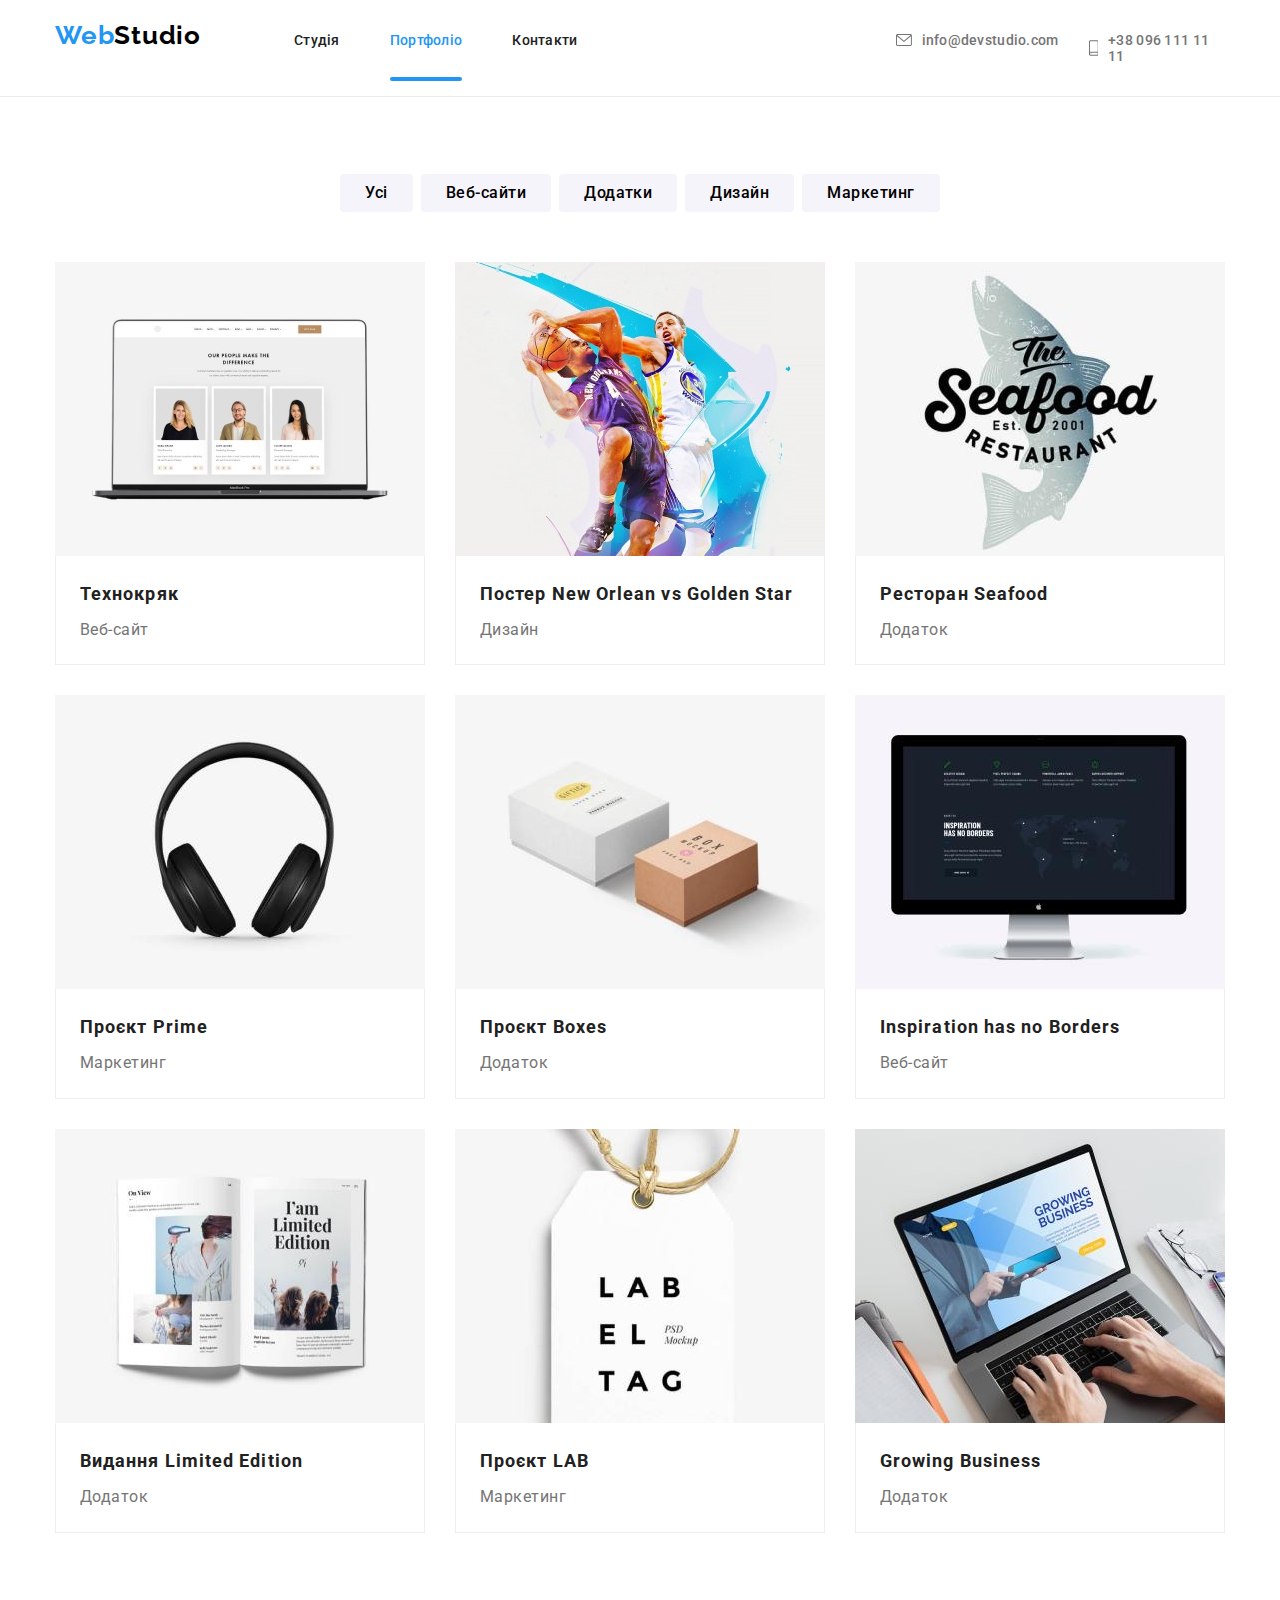
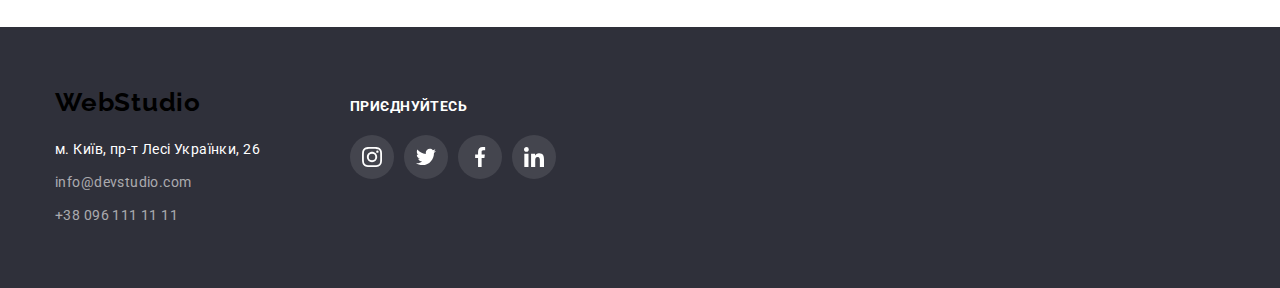
==== portfolio.html @ 0f886b83 "header BEM" ====
<!DOCTYPE html>
<html lang="uk">
  <head>
    <meta charset="UTF-8" />
    <meta http-equiv="X-UA-Compatible" content="IE=edge" />
    <meta name="viewport" content="width=device-width, initial-scale=1.0" />
    <title>Портфоліо</title>
    <link
      rel="stylesheet"
      href="https://cdnjs.cloudflare.com/ajax/libs/modern-normalize/1.0.0/modern-normalize.min.css"
    />
    <link
      href="https://fonts.googleapis.com/css2?family=Raleway:wght@700&family=Roboto:wght@400;500;700;900&display=swap"
      rel="stylesheet"
    />
    <link rel="stylesheet" href="./css/styles.css" />
  </head>
  <body>
      <header class="page-header">
      <div class="container page-header__container">
        <a href="./index.html" lang="en" class="logo page-header__logo"
          ><span class="logo__name">Web</span>Studio</a
        >
        <nav class="nav">
          <ul class="nav__list">
            <li class="nav__item">
              <a href="./index.html" class="nav__link ">Студія</a>
            </li>
            <li class="nav__item">
              <a href="./portfolio.html" class="nav__link nav__link--current">Портфоліо</a>
            </li>
            <li class="nav__item"><a href="#" class="nav__link">Контакти</a></li>
          </ul>
        </nav>
        <ul class="contacts-list">
          <li class="contacts-list__item">
            <a href="mailto:info@devstudio.com" class="contacts-list__link">
              <svg width="16" height="12">
                <use href="./images/icons.svg#icon-envelope"></use>
              </svg>
              info@devstudio.com</a
            >
          </li>
          <li class="contacts-list__item">
            <a href="tel:+380961111111" class="contacts-list__link"
              ><svg width="10" height="16">
                <use href="./images/icons.svg#icon-smartphone"></use>
              </svg>
              +38 096 111 11 11</a
            >
          </li>
        </ul>
      </div>
    </header>
    <main>
      <section class="section portfolio">
        <div class="container">
          <h1 class="portfolio-title">Наші роботи</h1>
          <ul class="filter-list">
            <li class="item">
              <button type="button" class="button">Усі</button>
            </li>
            <li class="item">
              <button type="button" class="button">Веб-сайти</button>
            </li>
            <li class="item">
              <button type="button" class="button">Додатки</button>
            </li>
            <li class="item">
              <button type="button" class="button">Дизайн</button>
            </li>
            <li class="item">
              <button type="button" class="button">Маркетинг</button>
            </li>
          </ul>
          <ul class="example-list">
            <li class="item">
              <div class="block">
                <img
                  src="./images/image-1.jpg"
                  alt="Монітор ноутбуку в якому зображений веб-сайт з трьома профілями працівників компанії "
                  width="370"
                  class="pic"
                />
                <div class="overlay"><p class="overlay-disc">
                  Ресурс пропонує комплексні пропозиції з різним рівнем
                  функціоналу та сервісів. Все це дозволить відвідувачу отримати
                  вичерпні відомості про компанію чи приватну особу.</p>
                </div>
              </div>
              <div class="subject">
                <h3 class="title">Технокряк</h3>
                <p class="desc">Веб-сайт</p>
              </div>
            </li>
            <li class="item"><div class="block">
              <img
                src="./images/image-2.jpg"
                alt="Два чоловіка у стрибку борються за мяч "
                width="370"
                class="pic"
              /><div class="overlay"><p class="overlay-disc">
                  Ресурс пропонує комплексні пропозиції з різним рівнем
                  функціоналу та сервісів. Все це дозволить відвідувачу отримати
                  вичерпні відомості про компанію чи приватну особу.</p>
                </div></div>
              <div class="subject">
                <h3 class="title">
                  Постер <span lang="en">New Orlean vs Golden Star</span>
                </h3>
                <p class="desc">Дизайн</p>
              </div>
            </li>
            <li class="item"><div class="block">
              <img
                src="./images/image-3.jpg"
                alt="Намальоване зображення лосося з логотипом
            ресторану"
                width="370"
                class="pic"
              /><div class="overlay"><p class="overlay-disc">
                  Ресурс пропонує комплексні пропозиції з різним рівнем
                  функціоналу та сервісів. Все це дозволить відвідувачу отримати
                  вичерпні відомості про компанію чи приватну особу.</p>
                </div></div>
              <div class="subject">
                <h3 class="title">Ресторан <span lang="en">Seafood</span></h3>
                <p class="desc">Додаток</p>
              </div>
            </li>
            <li class="item"><div class="block">
              <img
                src="./images/image-4.jpg"
                alt="Чорні повнорозмірні навушники"
                width="370"
                class="pic"
              /><div class="overlay"><p class="overlay-disc">
                  Ресурс пропонує комплексні пропозиції з різним рівнем
                  функціоналу та сервісів. Все це дозволить відвідувачу отримати
                  вичерпні відомості про компанію чи приватну особу.</p>
                </div></div>
              <div class="subject">
                <h3 class="title">Проєкт <span lang="en">Prime</span></h3>
                <p class="desc">Маркетинг</p>
              </div>
            </li>
            <li class="item"><div class="block">
              <img
                src="./images/image-5.jpg"
                alt="Одна коробка білого кольору та одна коробка
            пісочного кольору стоять поруч "
                width="370"
                class="pic"
              /><div class="overlay"><p class="overlay-disc">
                  Ресурс пропонує комплексні пропозиції з різним рівнем
                  функціоналу та сервісів. Все це дозволить відвідувачу отримати
                  вичерпні відомості про компанію чи приватну особу.</p>
                </div></div>
              <div class="subject">
                <h3 class="title">Проєкт <span lang="en">Boxes</span></h3>
                <p class="desc">Додаток</p>
              </div>
            </li>
            <li class="item"><div class="block">
              <img
                src="./images/image-6.jpg"
                alt="Монітор комп'ютера із темним зображенням веб-сайту"
                width="370"
                class="pic"
              /><div class="overlay"><p class="overlay-disc">
                  Ресурс пропонує комплексні пропозиції з різним рівнем
                  функціоналу та сервісів. Все це дозволить відвідувачу отримати
                  вичерпні відомості про компанію чи приватну особу.</p>
                </div></div>
              <div class="subject">
                <h3 lang="en" class="title">Inspiration has no Borders</h3>
                <p class="desc">Веб-сайт</p>
              </div>
            </li>
            <li class="item"><div class="block">
              <img
                src="./images/image-7.jpg"
                alt="Розгорнутий журнал з логотипом видання"
                width="370"
                class="pic"
              /><div class="overlay"><p class="overlay-disc">
                  Ресурс пропонує комплексні пропозиції з різним рівнем
                  функціоналу та сервісів. Все це дозволить відвідувачу отримати
                  вичерпні відомості про компанію чи приватну особу.</p>
                </div></div>
              <div class="subject">
                <h3 class="title">
                  Видання <span lang="en">Limited Edition</span>
                </h3>
                <p class="desc">Додаток</p>
              </div>
            </li>
            <li class="item"><div class="block">
              <img
                src="./images/image-8.jpg"
                alt="Біла бірка для одягу з логотипом агенства"
                width="370"
                class="pic"
              /><div class="overlay"><p class="overlay-disc">
                  Ресурс пропонує комплексні пропозиції з різним рівнем
                  функціоналу та сервісів. Все це дозволить відвідувачу отримати
                  вичерпні відомості про компанію чи приватну особу.</p>
                </div></div>
              <div class="subject">
                <h3 class="title">Проєкт <span lang="en">LAB</span></h3>
                <p class="desc">Маркетинг</p>
              </div>
            </li>
            <li class="item"><div class="block">
              <img
                src="./images/image-9.jpg"
                alt="Руки працюючої людини за ноутбуком на екрані якого
            веб-сайт додатку"
                width="370"
                class="pic"
              /><div class="overlay"><p class="overlay-disc">
                  Ресурс пропонує комплексні пропозиції з різним рівнем
                  функціоналу та сервісів. Все це дозволить відвідувачу отримати
                  вичерпні відомості про компанію чи приватну особу.</p>
                </div>
                </div>
              <div class="subject">
                <h3 lang="en" class="title">Growing Business</h3>
                <p class="desc">Додаток</p>
              </div>
            </li>
          </ul>
        </div>
      </section>
    </main>
    <footer class="footer-box">
      <div class="container footer">
        <div class="item">
          <a href="./index.html" lang="en" class="logo"
            ><span class="logo-word">Web</span><span class="logo-word-footer">Studio</span></a
          >
          <address>
            <ul class="footer-list">
              <li class="item">
                <a
                  href="https://goo.gl/maps/CPtrU1FHBa2aNyZL9"
                  target="_blank"
                  rel="noopener noreferrer nofollow"
                  class="link address"
                  >м. Київ, пр-т Лесі Українки, 26</a
                >
              </li>
              <li class="item">
                <a href="mailto:info@devstudio.com" class="link contacts footer"
                  >info@devstudio.com</a
                >
              </li>
              <li class="item">
                <a href="tel:+380961111111" class="link contacts footer">+38 096 111 11 11</a>
              </li>
            </ul>
          </address>
        </div>
        <div class="studio-socials item">
          <span class="call-title">Приєднуйтесь</span>
          <ul class="socials-list">
            <li class="item">
              <a href="#" class="links">
                <svg class="icon" width="20" height="20">
                  <use href="./images/icons.svg#icon-instagram"></use>
                </svg>
              </a>
            </li>
            <li class="item">
              <a href="#" class="links">
                <svg class="icon" width="20" height="20">
                  <use href="./images/icons.svg#icon-twitter"></use>
                </svg>
              </a>
            </li>
            <li class="item">
              <a href="#" class="links">
                <svg class="icon" width="20" height="20">
                  <use href="./images/icons.svg#icon-facebook"></use>
                </svg>
              </a>
            </li>
            <li class="item">
              <a href="#" class="links">
                <svg class="icon" width="20" height="20">
                  <use href="./images/icons.svg#icon-linkedin"></use>
                </svg>
              </a>
            </li>
          </ul>
        </div>
      </div>
    </footer>
  </body>
</html>
---- css/styles.css ----
/* ---------- Common rules -----------*/
:root {
  --focus-hover-collor: #2196f3;
  --icons-color: #afb1b8;
  --icons-focus-collor: #ffffff;
}
body {
  background-color: #fff;
  color: #212121;
  font-family: "Roboto", "Raleway", sans-serif;
  margin-left: auto;
  margin-right: auto;
}
h1,
h2,
h3,
h4,
h5,
h6,
p,
ul {
  margin: 0;
  padding: 0;
}
.section {
  padding-top: 94px;
  padding-bottom: 94px;
}
.container {
  width: 1200px;
  padding: 0 15px;
  margin-left: auto;
  margin-right: auto;
}
.link {
  text-decoration: none;
  font-weight: 500;
  font-size: 14px;
  line-height: 1.15;
  letter-spacing: 0.02em;
}

.nav__list,
.benefits-list,
.services-list,
.team-list,
.footer-list,
.example-list,
.filter-list,
.contacts-list,
.clients-list,
.socials-list {
  list-style-type: none;
}
img {
  display: block;

  max-width: 100%;
  height: auto;
}
.logo {
  color: #000000;
  font-family: "Raleway";
  font-weight: 700;
  font-size: 26px;
  line-height: 1.2;
  letter-spacing: 0.03em;
  text-decoration: none;
}


/* -------------- Header --------------- */
.page-header {
  position: fixed;  
  background-color: #fff;
  width: 100%;
  top: 0;  
  z-index: 100;  

  border-bottom: 1px solid #ececec;
}
.page-header__container {
  display: flex;  
  justify-content: center;
}

.page-header__logo {
  margin-right: 93px;
  padding-top: 20px;
  padding-bottom: 20px;
}

.logo__name {
  color: #2196f3;
}

.nav__list {
  display: flex;  
  margin-right: 318px;
}
.nav__item:not(:last-child) {
  margin-right: 50px;
}
.nav__link {
  text-decoration: none;
  font-weight: 500;
  font-size: 14px;
  line-height: 1.15;
  letter-spacing: 0.02em;

  display: inline-block;

  padding-top: 32px;
  padding-bottom: 32px;

  color: #212121;
  transition-property: color;
  transition-duration: 250ms;
  transition-timing-function: cubic-bezier(0.4, 0, 0.2, 1);
}
.nav__link--current {
  position: relative;
  color: #2196f3;
}
.nav__link--current::after {
  display: block;
  position: absolute;
  content: "";
  top: 77px;
  width: 100%;
  height: 4px;

  background-color: var(--focus-hover-collor);
  border-radius: 2px;
}
.nav__link:hover,
.nav__link:focus {
  color: #2196f3;
  transform: color;
}
.contacts-list__link {
  text-decoration: none;
  font-weight: 500;
  font-size: 14px;
  line-height: 1.15;
  letter-spacing: 0.02em;

  color: #757575;

  transition-property: color, fill;
  transition-duration: 250ms;
  transition-timing-function: cubic-bezier(0.4, 0, 0.2, 1);
}
.contacts-list__link:hover,
.contacts-list__link:focus {
  color: var(--focus-hover-collor);
  fill: var(--focus-hover-collor);

  transform: color, fill;
}
.contacts-list {
  display: flex;
}

.contacts-list__item:not(:last-child) {
  margin-right: 30px;
}
.contacts-list__link {
  display: inline-block;

  padding-top: 32px;
  padding-bottom: 32px;

  display: flex;
  align-items: center;
  fill: #757575;
  gap: 10px;
}

/* -------------- Hero section------------ */

.section.hero {
  max-width: 1600px;
  height: 600px;
  margin-left: auto;
  margin-right: auto;
  padding-top: 200px;
  padding-bottom: 200px;
  margin-top: 80px;

  background-image: linear-gradient(
      to right,
      rgba(47, 48, 58, 0.4),
      rgba(47, 48, 58, 0.4)
    ),
    url(../images/hero-overlay.jpg);
  background-repeat: no-repeat;
  background-position: center;
  background-size: cover;
  background-color: #c4c4c4;

  color: #fff;
  text-align: center;
}
.hero-title {
  margin-left: auto;
  margin-right: auto;
  max-width: 696px;

  text-transform: uppercase;
  font-weight: 900;
  font-size: 44px;
  line-height: 1.4;
  letter-spacing: 0.06em;
  margin-bottom: 30px;
}
.hero-button {
  padding: 10px 32px 10px 32px;

  background-color: #2196f3;
  color: #fff;
  box-shadow: 0px 4px 4px rgba(0, 0, 0, 0.15);
  border-radius: 4px;
  border: 0;
  cursor: pointer;

  font-family: "Roboto";
  font-weight: 700;
  font-size: 16px;
  line-height: 1.9;
  letter-spacing: 0.06em;
  text-align: center;
}
.backdrop {
  position: fixed;
  top: 0;
  left: 0;
  width: 100%;
  height: 100%;
  background-color: rgba(0, 0, 0, 0.2);
  z-index: 200;

  transition: opacity 250ms cubic-bezier(0.4, 0, 0.2, 1),
    visibility 250ms cubic-bezier(0.4, 0, 0.2, 1);
}
.backdrop.is-hidden {
  visibility: 0;
  opacity: 0;
  pointer-events: none;
}

.modal {
  position: fixed;
  width: 528px;
  height: 581px;
  top: 50%;
  left: 50%;
  transform: translate(-50%, -50%);
  overflow-y: auto;
  padding: 40px 40px;

  color: #212121;
  background: #ffffff;

  box-shadow: 0px 1px 3px rgba(0, 0, 0, 0.12), 0px 1px 1px rgba(0, 0, 0, 0.14),
    0px 2px 1px rgba(0, 0, 0, 0.2);
  border-radius: 4px;
}

.close-modal-btn {
  position: absolute;
  display: inline-flex;
  width: 30px;
  height: 30px;
  top: 8px;
  right: 8px;
  justify-content: center;
  align-items: center;
  cursor: pointer;

  background: #ffffff;
  border: 1px solid rgba(0, 0, 0, 0.1);
  border-radius: 50%;
  outline: 0;
}
.close-modal-btn .icon {
  fill: #000000;
  transition: fill 250ms cubic-bezier(0.4, 0, 0.2, 1);
}
.close-modal-btn:focus > .icon,
.close-modal-btn:hover > .icon {
  fill: #2196f3;
  transform: fill;
}
.modal-title {
  display: inline-block;
  margin-bottom: 12px;

  font-weight: 700;
  font-size: 20px;
  line-height: 1.15;
  letter-spacing: 0.03em;

  color: #212121;
}
.order-form .form-label {
  display: block;
  margin-bottom: 4px;

  font-weight: 400;
  font-size: 12px;
  line-height: 1.16;
  letter-spacing: 0.01em;
  text-align: start;

  color: #757575;
}
.order-form .form-input {
  display: block;
  margin-bottom: 10px;
  width: 100%;
  height: 40px;
  padding: 12px 42px;

  border: 1px solid rgba(33, 33, 33, 0.2);
  border-radius: 4px;
  outline: 0;

  transition: border 250ms cubic-bezier(0.4, 0, 0.2, 1);
}
.order-form .comments-input {
  display: block;
  width: 100%;
  height: 120px;
  margin-bottom: 20px;
  padding: 12px 16px;

  border: 1px solid rgba(33, 33, 33, 0.2);
  border-radius: 4px;
  outline: 0;

  resize: none;

  transition: border 250ms cubic-bezier(0.4, 0, 0.2, 1);
}
.order-form .comments-input::placeholder {
  font-weight: 400;
  font-size: 12px;
  line-height: 1, 66;
  letter-spacing: 0.01em;

  color: rgba(117, 117, 117, 0.5);
}
.order-form .btn {
  display: inline-block;
  width: 200px;
  height: 50px;
  align-items: center;
  cursor: pointer;
  padding: 0;

  background: #2196f3;
  color: #fff;

  border: 0;
  box-shadow: 0px 4px 4px rgba(0, 0, 0, 0.15);
  border-radius: 4px;

  font-weight: 700;
  font-size: 1.875;
  line-height: 30px;
  text-align: center;
  letter-spacing: 0.06em;
}
.order-form .form-item {
  position: relative;
}

.order-form .icon {
  position: absolute;
  top: 75%;
  left: 12px;
  transform: translateY(-75%);

  fill: currentColor;
  transition: fill 250ms cubic-bezier(0.4, 0, 0.2, 1);
}
.form-input:focus {
  border: 1px solid rgba(33, 150, 243, 1);
  transform: border;
}
.form-input:focus + .icon {
  fill: rgba(33, 150, 243, 1);
  transform: fill;
}

.comments-input:focus {
  border: 1px solid rgba(33, 150, 243, 1);
  transform: border;
}
.terms-checkbox {
  position: absolute;
  width: 1px;
  height: 1px;
  margin: -1px;
  border: 0;
  padding: 0;
  clip: rect(0 0 0 0);
  overflow: hidden;
}
.terms-title {
  font-weight: 400;
  font-size: 14px;
  line-height: 1.71;
  letter-spacing: 0.03em;

  color: #757575;
}
.terms-link {
  font-weight: 400;
  font-size: 14px;
  line-height: 1.71;
  letter-spacing: 0.03em;

  color: #2196f3;
}
.form-checkbox {
  position: relative;
  margin-left: auto;
  margin-right: auto;
  text-align: center;
  padding-left: 8px;
  margin-bottom: 30px;
}
.icon-checkbox {
  position: absolute;
  display: inline-flex;
  top: 50%;
  left: 12px;
  transform: translateY(-50%);
  justify-content: center;
  align-items: center;

  fill: #fff;
  background-color: #fff;

  border: 2px solid #212121;
  border-radius: 2px;

  transition: background-color 250ms cubic-bezier(0.4, 0, 0.2, 1),
    border-color 250ms cubic-bezier(0.4, 0, 0.2, 1);
}
.terms-checkbox:checked + .icon-checkbox {
  background-color: var(--focus-hover-collor);
  background-origin: border-box;
  border: none;
  transform: background-color;
}
.terms-checkbox:focus + .icon-checkbox {
  background-origin: border-box;
  border-color: #2196f3;
}

/* ------------- Benefits section --------- */

.benefits-title {
  position: absolute;
  width: 1px;
  height: 1px;
  margin: -1px;
  border: 0;
  padding: 0;
  clip: rect(0 0 0 0);
  overflow: hidden;
}
.benefits-list {
  display: flex;
}
.benefits-list .item {
  max-width: 270px;
}
.benefits-list .title {
  margin-bottom: 10px;

  font-size: 14px;
  line-height: 1.15;
  letter-spacing: 0.03em;
  text-transform: uppercase;
}
.benefits-list .desc {
  font-size: 14px;
  line-height: 1.7;
  letter-spacing: 0.03em;
  color: #757575;
}
.benefits-list .item:not(:last-child) {
  margin-right: 30px;
}
.benefits-list .block {
  display: flex;
  height: 120px;
  margin-bottom: 30px;
  border-radius: 4px;
  justify-content: center;
  align-items: center;

  background-color: #f5f4fa;
}

/* ------------- Services section ----------- */

.section.services {
  padding-top: 0px;
}
.services-title,
.team-title {
  margin-bottom: 50px;

  font-size: 36px;
  line-height: 1.2;
  letter-spacing: 0.03em;
  text-align: center;
}
.services-list {
  display: flex;
  justify-content: space-between;
}
.services-list .item:not(:last-child) {
  margin-right: 30px;
}
.services-list .item {
  position: relative;
}
.services-list .item-box {
  display: flex;
  position: absolute;
  width: 370px;
  height: 70px;
  bottom: 0;

  background-color: rgba(47, 48, 58, 0.8);
}
.services-list .desc {
  margin: auto;

  color: var(--icons-focus-collor);

  text-transform: uppercase;
  font-weight: 700;
  font-size: 14px;
  line-height: 1.14;
  letter-spacing: 0.03em;
}

/* ------------- Team section ----------- */

.section.team {
  background-color: #f5f4fa;
}

.team-list {
  display: flex;
}
.team-member {
  padding-bottom: 30px;

  background-color: #fff;
  box-shadow: 0px 1px 3px rgba(0, 0, 0, 0.12), 0px 1px 1px rgba(0, 0, 0, 0.14),
    0px 2px 1px rgba(0, 0, 0, 0.2);
  border-radius: 0px 0px 4px 4px;

  text-align: center;
}
.team-list .item:not(:last-child) {
  margin-right: 30px;
}
.team-member .title {
  margin-bottom: 10px;

  font-weight: 500;
  font-size: 16px;
  line-height: 1.2;
  letter-spacing: 0.03em;
}
.team-member .desc {
  margin-bottom: 16px;

  font-size: 16px;
  line-height: 1.2;
  letter-spacing: 0.03em;
  color: #757575;
}
.member-pic {
  margin-bottom: 30px;
}
.team-member .socials-list {
  display: flex;
  margin-left: auto;
  margin-right: auto;
  width: 206px;
  gap: 10px;
}
.socials-list .links {
  display: inline-flex;
  width: 44px;
  height: 44px;
  border-radius: 50%;

  justify-content: center;
  align-items: center;

  background-color: #fff;
  fill: var(--icons-color);
  transition-property: fill, background-color;
  transition-duration: 250ms;
  transition-timing-function: cubic-bezier(0.4, 0, 0.2, 1);
}

.socials-list .links:hover,
.socials-list .links:focus {
  fill: var(--icons-focus-collor);
  background-color: var(--focus-hover-collor);

  transform: fill, background-color;
}
/* ------------- Clients section ----------- */
.section.clients {
  padding-top: 94px;
  padding-bottom: 94px;
  text-align: center;
}
.clients.title {
  margin-bottom: 50px;

  font-size: 36px;
  line-height: 1.17;
  letter-spacing: 0.03em;
}
.clients-list {
  display: flex;
  gap: 30px;
  justify-content: center;
}
.clients-link {
  display: flex;
  width: 170px;
  height: 92px;
  justify-content: center;
  align-items: center;
  border-radius: 4px;

  fill: var(--icons-color);
  border: 1px solid var(--icons-color);
  transition-property: border, fill;
  transition-duration: 250ms;
  transition-timing-function: cubic-bezier(0.4, 0, 0.2, 1);
}
.clients-link:hover,
.clients-link:focus {
  border: 1px solid var(--focus-hover-collor);
  fill: var(--focus-hover-collor);

  transform: border, fill;
}

/* ------------- Footer section ----------- */

.logo__name--white {
  color: #fff;
}

.footer-box {
  padding-top: 60px;
  padding-bottom: 60px;
  text-decoration: none;
  background-color: #2f303a;
}
.container.footer {
  display: flex;
  align-items: baseline;
}
.container.footer > .item:nth-child(1) {
  margin-right: 90px;
}
.container.footer > .item:nth-child(2) {
  margin-right: 93px;
}
.link.address {
  margin-bottom: 20px;

  color: #fff;

  font-style: normal;
  font-weight: 400;
  font-size: 14px;
  line-height: 1.7;
  letter-spacing: 0.03em;

  transition-property: color;
  transition-duration: 250ms;
  transition-timing-function: cubic-bezier(0.4, 0, 0.2, 1);
}
.link.address:hover,
.link.address:focus {
  color: #2196f3;
  transform: color;
}
.contacts.footer {
  color: rgba(255, 255, 255, 0.6);

  font-style: normal;
  font-weight: 400;
  font-size: 14px;
  line-height: 1.7;
  letter-spacing: 0.03em;

  transition-property: color;
  transition-duration: 250ms;
  transition-timing-function: cubic-bezier(0.4, 0, 0.2, 1);
}
.link.contacts.footer:hover,
.link.contacts.footer:focus {
  color: var(--focus-hover-collor);
  transform: color;
}
.footer .logo {
  display: inline-block;
  margin-bottom: 20px;
}
.footer-list .item:not(:last-child) {
  margin-bottom: 9px;
}
.studio-socials .call-title {
  display: block;
  margin-bottom: 20px;

  font-weight: 700;
  font-size: 14px;
  line-height: 1.14;
  letter-spacing: 0.03em;
  text-transform: uppercase;

  color: #fff;
}
.studio-socials .socials-list {
  display: flex;
  gap: 10px;
}
.studio-socials .links {
  display: inline-flex;
  justify-content: center;
  align-items: center;

  width: 44px;
  height: 44px;
  border-radius: 50%;

  background: rgba(255, 255, 255, 0.1);
}

.studio-socials .icon {
  fill: #fff;
}
.item .sub-title {
  display: inline-block;

  font-weight: 700;
  font-size: 14px;
  line-height: 1.14;
  letter-spacing: 0.03em;
  text-transform: uppercase;

  color: #fff;

  margin-bottom: 20px;
}

.email-sub-form .label {
  position: absolute;
  width: 1px;
  height: 1px;
  margin: -1px;
  border: 0;
  padding: 0;
  clip: rect(0 0 0 0);
  overflow: hidden;
}
.email-sub-form .input {
  width: 358px;
  height: 50px;
  padding: 15px 16px;

  background-color: transparent;
  color: #fff;

  border: 1px solid rgba(255, 255, 255, 0.3);
  filter: drop-shadow(0px 4px 4px rgba(0, 0, 0, 0.15));
  border-radius: 4px;
  outline: 0;

  transition: border 250ms cubic-bezier(0.4, 0, 0.2, 1);
}
.email-sub-form .input:hover,
.email-sub-form .input:focus {
  border: 1px solid rgba(33, 150, 243, 1);
  transform: border;
}
.email-sub-form .btn {
  display: inline-flex;

  padding: 0;
  width: 200px;
  height: 50px;
  justify-content: center;
  align-items: center;
  margin-left: 12px;

  background: #2196f3;
  box-shadow: 0px 4px 4px rgba(0, 0, 0, 0.15);
  border-radius: 4px;
  border: 0;

  font-weight: 700;
  font-size: 16px;
  line-height: 1.875;
  letter-spacing: 0.06em;
  color: #fff;
  cursor: pointer;
}
.email-sub-form .sub-icon {
  margin-left: 10px;
}

/* ------------- Portfolio section ----------- */
.section.portfolio {
  margin-top: 80px;
}
.portfolio-title {
  position: absolute;
  width: 1px;
  height: 1px;
  margin: -1px;
  border: 0;
  padding: 0;
  clip: rect(0 0 0 0);
  overflow: hidden;
}
.filter-list {
  display: flex;
  margin-bottom: 50px;
  justify-content: center;
}
.filter-list .button {
  padding: 6px 25px;

  background-color: #f5f4fa;

  border-radius: 4px;
  border: 0;
  cursor: pointer;

  font-weight: 500;
  font-size: 16px;
  line-height: 1.6;
  text-align: center;
  letter-spacing: 0.03em;

  transition-property: color, background-color, box-shadow;
  transition-duration: 250ms;
  transition-timing-function: cubic-bezier(0.4, 0, 0.2, 1);
}
.filter-list .button:hover,
.filter-list .button:focus {
  background-color: #2196f3;
  color: #fff;
  box-shadow: 0px 3px 1px rgba(0, 0, 0, 0.1), 0px 1px 2px rgba(0, 0, 0, 0.08),
    0px 2px 2px rgba(0, 0, 0, 0.12);

  transform: color, box-shadow, background-color;
}
.filter-list .item:not(:last-child) {
  margin-right: 8px;
}
.example-list {
  display: flex;
  flex-wrap: wrap;
  cursor: pointer;
}
.example-list .title {
  margin-bottom: 4px;
  font-size: 18px;
  line-height: 2;
  letter-spacing: 0.06em;
}
.example-list .desc {
  font-size: 16px;
  line-height: 1.8;
  letter-spacing: 0.03em;
  color: #757575;
}
.example-list .item:nth-child(3n + 1) {
  margin-right: 30px;
}
.example-list .item:nth-child(3n + 2) {
  margin-right: 30px;
}
.example-list .item:nth-child(3n) {
  margin-right: 0px;
}
.example-list .item {
  position: relative;
  margin-bottom: 30px;

  transition-property: box-shadow;
  transition-duration: 250ms;
  transition-timing-function: cubic-bezier(0.4, 0, 0.2, 1);
}
.example-list .item:nth-last-child(-n + 3) {
  margin-bottom: 0px;
}
.example-list .block {
  position: relative;
  overflow: hidden;
}
.overlay {
  position: absolute;
  z-index: 30;
  height: 294px;
  width: 100%;
  top: 0;
  left: 0;
  padding-top: 63px;
  padding-bottom: 63px;

  background-color: rgba(33, 150, 243, 0.9);
  color: #fff;

  transform: translateY(101%);
  transition-property: transform;
  transition-duration: 250ms;
  transition-timing-function: cubic-bezier(0.4, 0, 0.2, 1);
}
.example-list .overlay-disc {
  margin-left: auto;
  margin-right: auto;
  width: 322px;

  font-weight: 400;
  font-size: 18px;
  line-height: 1.55;
  letter-spacing: 0.03em;
}
.example-list .item:hover .overlay {
  transform: translateY(0);
}
.example-list .subject {
  padding: 20px 24px;
  border-bottom: 1px solid #eeeeee;
  border-left: 1px solid #eeeeee;
  border-right: 1px solid #eeeeee;
}
.example-list .item:hover,
.example-list .item:focus {
  box-shadow: 0px 1px 1px rgba(0, 0, 0, 0.12), 0px 4px 4px rgba(0, 0, 0, 0.06),
    1px 4px 6px rgba(0, 0, 0, 0.16);

  transform: box-shadow;
}
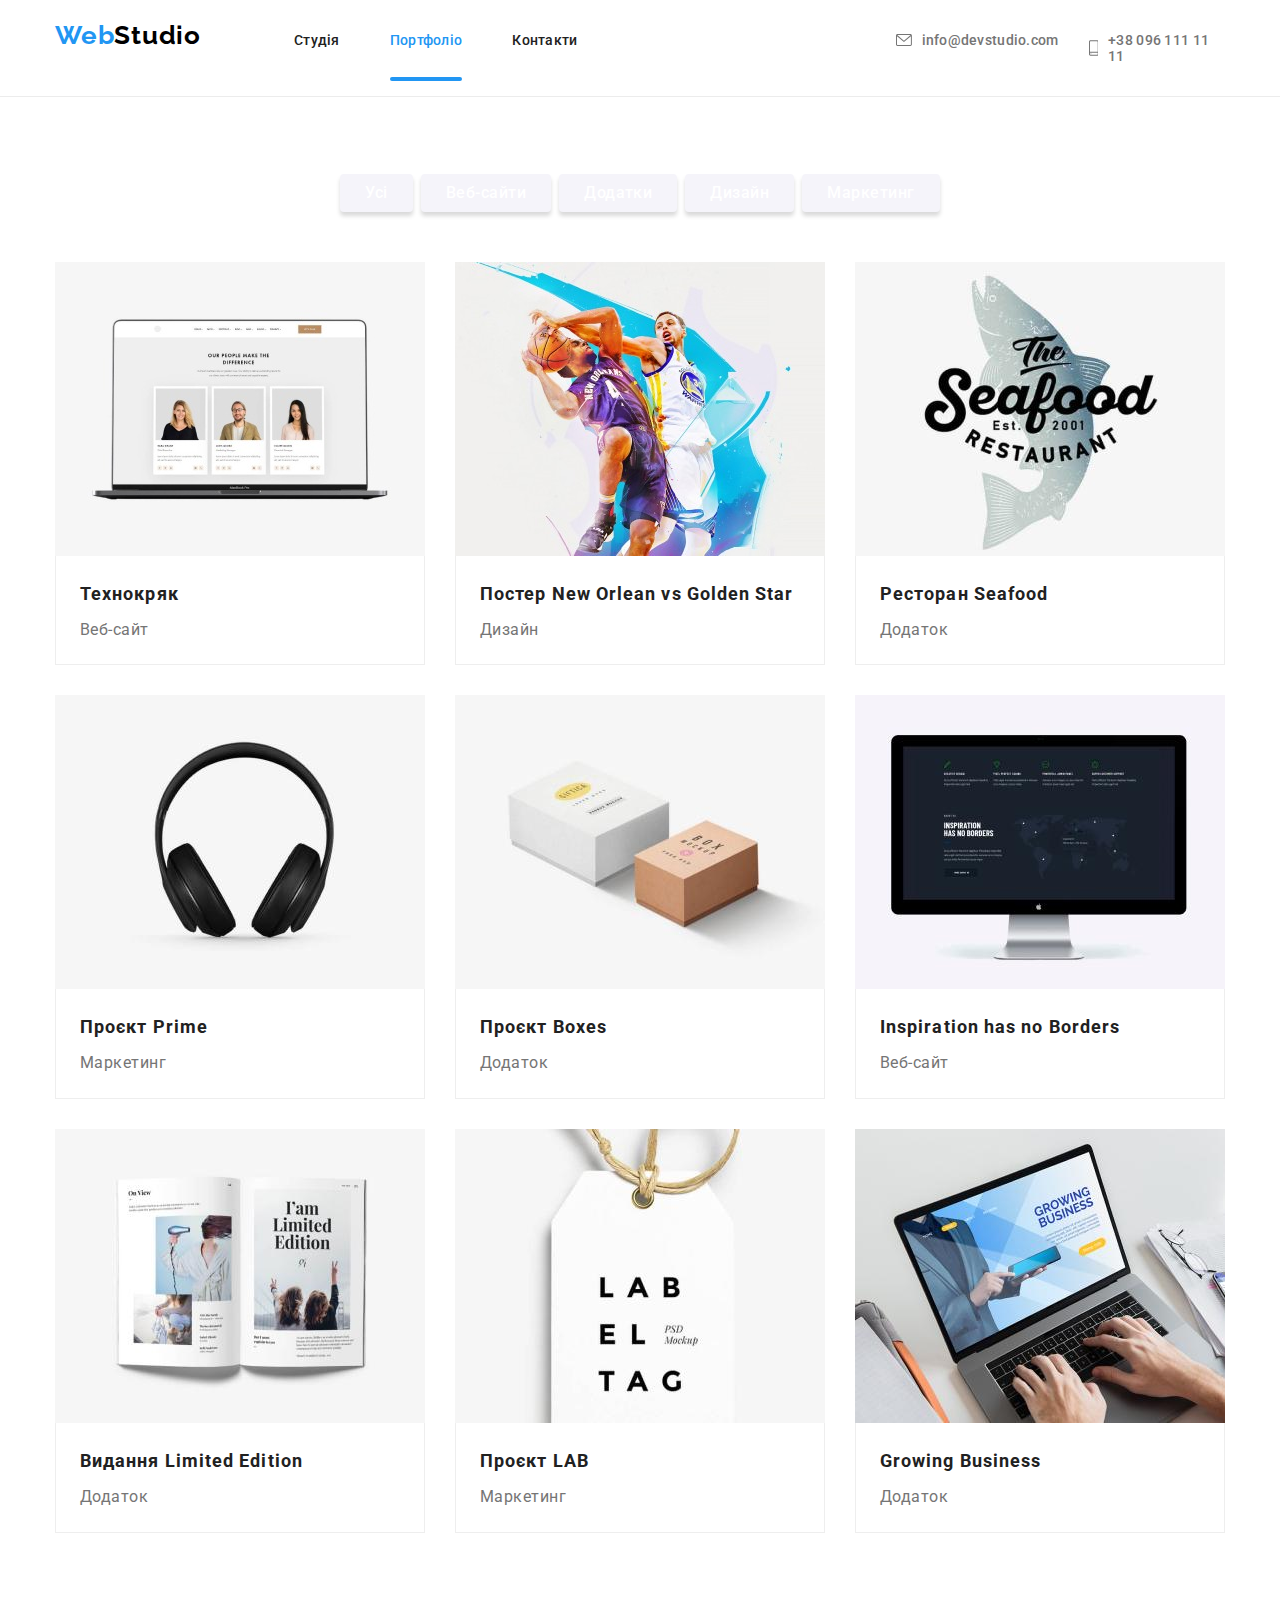
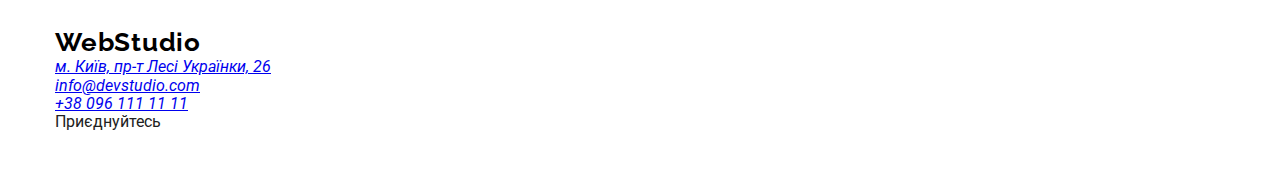
==== commit 90cc59ec: "benefits section BEM" ====
--- a/portfolio.html
+++ b/portfolio.html
@@ -55,7 +55,7 @@
     <main>
       <section class="section portfolio">
         <div class="container">
-          <h1 class="portfolio-title">Наші роботи</h1>
+          <h1 class=" portfolio-title">Наші роботи</h1>
           <ul class="filter-list">
             <li class="item">
               <button type="button" class="button">Усі</button>
--- a/css/styles.css
+++ b/css/styles.css
@@ -32,22 +32,23 @@
   margin-left: auto;
   margin-right: auto;
 }
-.link {
+/* .link {
   text-decoration: none;
   font-weight: 500;
   font-size: 14px;
   line-height: 1.15;
   letter-spacing: 0.02em;
-}
+} */
 
 .nav__list,
+.contacts-list,
 .benefits-list,
 .services-list,
 .team-list,
 .footer-list,
 .example-list,
 .filter-list,
-.contacts-list,
+.address__list,
 .clients-list,
 .socials-list {
   list-style-type: none;
@@ -67,20 +68,45 @@
   letter-spacing: 0.03em;
   text-decoration: none;
 }
-
+.button {
+  display: inline-block;
+  padding: 10px 32px;
+
+  background-color: #2196f3;
+  color: #fff;
+  box-shadow: 0px 4px 4px rgba(0, 0, 0, 0.15);
+  border-radius: 4px;
+  border: 0;
+  cursor: pointer;
+
+  font-family: "Roboto";
+  font-weight: 700;
+  font-size: 16px;
+  line-height: 1.875;
+  letter-spacing: 0.06em;
+  text-align: center;
+}
+.container__title {
+  margin-bottom: 50px;
+
+  font-size: 36px;
+  line-height: 1.17;
+  letter-spacing: 0.03em;
+  text-align: center;
+}
 
 /* -------------- Header --------------- */
 .page-header {
-  position: fixed;  
+  position: fixed;
   background-color: #fff;
   width: 100%;
-  top: 0;  
-  z-index: 100;  
+  top: 0;
+  z-index: 100;
 
   border-bottom: 1px solid #ececec;
 }
 .page-header__container {
-  display: flex;  
+  display: flex;
   justify-content: center;
 }
 
@@ -95,7 +121,7 @@
 }
 
 .nav__list {
-  display: flex;  
+  display: flex;
   margin-right: 318px;
 }
 .nav__item:not(:last-child) {
@@ -179,7 +205,7 @@
 
 /* -------------- Hero section------------ */
 
-.section.hero {
+.hero-section {
   max-width: 1600px;
   height: 600px;
   margin-left: auto;
@@ -202,34 +228,17 @@
   color: #fff;
   text-align: center;
 }
-.hero-title {
+.hero-section__title {
   margin-left: auto;
   margin-right: auto;
+  margin-bottom: 30px;
   max-width: 696px;
 
-  text-transform: uppercase;
   font-weight: 900;
   font-size: 44px;
   line-height: 1.4;
   letter-spacing: 0.06em;
-  margin-bottom: 30px;
-}
-.hero-button {
-  padding: 10px 32px 10px 32px;
-
-  background-color: #2196f3;
-  color: #fff;
-  box-shadow: 0px 4px 4px rgba(0, 0, 0, 0.15);
-  border-radius: 4px;
-  border: 0;
-  cursor: pointer;
-
-  font-family: "Roboto";
-  font-weight: 700;
-  font-size: 16px;
-  line-height: 1.9;
-  letter-spacing: 0.06em;
-  text-align: center;
+  text-transform: uppercase;
 }
 .backdrop {
   position: fixed;
@@ -243,12 +252,11 @@
   transition: opacity 250ms cubic-bezier(0.4, 0, 0.2, 1),
     visibility 250ms cubic-bezier(0.4, 0, 0.2, 1);
 }
-.backdrop.is-hidden {
+.backdrop--is-hidden {
   visibility: 0;
   opacity: 0;
   pointer-events: none;
 }
-
 .modal {
   position: fixed;
   width: 528px;
@@ -266,8 +274,7 @@
     0px 2px 1px rgba(0, 0, 0, 0.2);
   border-radius: 4px;
 }
-
-.close-modal-btn {
+.close-button {
   position: absolute;
   display: inline-flex;
   width: 30px;
@@ -283,16 +290,16 @@
   border-radius: 50%;
   outline: 0;
 }
-.close-modal-btn .icon {
+.close-button__icon {
   fill: #000000;
   transition: fill 250ms cubic-bezier(0.4, 0, 0.2, 1);
 }
-.close-modal-btn:focus > .icon,
-.close-modal-btn:hover > .icon {
+.close-button:focus .close-button__icon,
+.close-button:hover .close-button__icon {
   fill: #2196f3;
   transform: fill;
 }
-.modal-title {
+.order-form__title {
   display: inline-block;
   margin-bottom: 12px;
 
@@ -303,7 +310,10 @@
 
   color: #212121;
 }
-.order-form .form-label {
+.order-form__item {
+  position: relative;
+}
+.order-form__label {
   display: block;
   margin-bottom: 4px;
 
@@ -315,7 +325,7 @@
 
   color: #757575;
 }
-.order-form .form-input {
+.order-form__input {
   display: block;
   margin-bottom: 10px;
   width: 100%;
@@ -328,55 +338,30 @@
 
   transition: border 250ms cubic-bezier(0.4, 0, 0.2, 1);
 }
-.order-form .comments-input {
+.order-form__input-comments {
   display: block;
   width: 100%;
   height: 120px;
   margin-bottom: 20px;
   padding: 12px 16px;
 
-  border: 1px solid rgba(33, 33, 33, 0.2);
-  border-radius: 4px;
-  outline: 0;
-
   resize: none;
-
-  transition: border 250ms cubic-bezier(0.4, 0, 0.2, 1);
-}
-.order-form .comments-input::placeholder {
+}
+.order-form__input-comments::placeholder {
   font-weight: 400;
   font-size: 12px;
-  line-height: 1, 66;
+  line-height: 1.66;
   letter-spacing: 0.01em;
 
   color: rgba(117, 117, 117, 0.5);
 }
-.order-form .btn {
-  display: inline-block;
+.order-form__button {
   width: 200px;
   height: 50px;
-  align-items: center;
   cursor: pointer;
   padding: 0;
-
-  background: #2196f3;
-  color: #fff;
-
-  border: 0;
-  box-shadow: 0px 4px 4px rgba(0, 0, 0, 0.15);
-  border-radius: 4px;
-
-  font-weight: 700;
-  font-size: 1.875;
-  line-height: 30px;
-  text-align: center;
-  letter-spacing: 0.06em;
-}
-.order-form .form-item {
-  position: relative;
-}
-
-.order-form .icon {
+}
+.order-form__icon {
   position: absolute;
   top: 75%;
   left: 12px;
@@ -385,20 +370,23 @@
   fill: currentColor;
   transition: fill 250ms cubic-bezier(0.4, 0, 0.2, 1);
 }
-.form-input:focus {
+.order-form__input:focus {
   border: 1px solid rgba(33, 150, 243, 1);
   transform: border;
 }
-.form-input:focus + .icon {
+.order-form__input:focus + .order-form__icon {
   fill: rgba(33, 150, 243, 1);
   transform: fill;
 }
-
-.comments-input:focus {
-  border: 1px solid rgba(33, 150, 243, 1);
-  transform: border;
-}
 .terms-checkbox {
+  position: relative;
+  margin-left: auto;
+  margin-right: auto;
+  text-align: center;
+  padding-left: 8px;
+  margin-bottom: 30px;
+}
+.terms-checkbox__input {
   position: absolute;
   width: 1px;
   height: 1px;
@@ -408,7 +396,7 @@
   clip: rect(0 0 0 0);
   overflow: hidden;
 }
-.terms-title {
+.terms-checkbox__label {
   font-weight: 400;
   font-size: 14px;
   line-height: 1.71;
@@ -416,7 +404,7 @@
 
   color: #757575;
 }
-.terms-link {
+.terms-checkbox__link {
   font-weight: 400;
   font-size: 14px;
   line-height: 1.71;
@@ -424,15 +412,7 @@
 
   color: #2196f3;
 }
-.form-checkbox {
-  position: relative;
-  margin-left: auto;
-  margin-right: auto;
-  text-align: center;
-  padding-left: 8px;
-  margin-bottom: 30px;
-}
-.icon-checkbox {
+.terms-checkbox__icon {
   position: absolute;
   display: inline-flex;
   top: 50%;
@@ -450,20 +430,20 @@
   transition: background-color 250ms cubic-bezier(0.4, 0, 0.2, 1),
     border-color 250ms cubic-bezier(0.4, 0, 0.2, 1);
 }
-.terms-checkbox:checked + .icon-checkbox {
+.terms-checkbox__input:checked + .terms-checkbox__icon {
   background-color: var(--focus-hover-collor);
   background-origin: border-box;
   border: none;
   transform: background-color;
 }
-.terms-checkbox:focus + .icon-checkbox {
+.terms-checkbox__input:focus + .terms-checkbox__icon {
   background-origin: border-box;
   border-color: #2196f3;
 }
 
 /* ------------- Benefits section --------- */
 
-.benefits-title {
+.container-benefits__title {
   position: absolute;
   width: 1px;
   height: 1px;
@@ -476,27 +456,13 @@
 .benefits-list {
   display: flex;
 }
-.benefits-list .item {
+.benefits-list__item {
   max-width: 270px;
 }
-.benefits-list .title {
-  margin-bottom: 10px;
-
-  font-size: 14px;
-  line-height: 1.15;
-  letter-spacing: 0.03em;
-  text-transform: uppercase;
-}
-.benefits-list .desc {
-  font-size: 14px;
-  line-height: 1.7;
-  letter-spacing: 0.03em;
-  color: #757575;
-}
-.benefits-list .item:not(:last-child) {
+.benefits-list__item:not(:last-child) {
   margin-right: 30px;
 }
-.benefits-list .block {
+.benefits-list__pic {
   display: flex;
   height: 120px;
   margin-bottom: 30px;
@@ -506,21 +472,28 @@
 
   background-color: #f5f4fa;
 }
+.benefits-list__title {
+  margin-bottom: 10px;
+
+  font-size: 14px;
+  line-height: 1.15;
+  letter-spacing: 0.03em;
+  text-transform: uppercase;
+}
+.benefits-list__desc {
+  font-size: 14px;
+  line-height: 1.7;
+  letter-spacing: 0.03em;
+  color: #757575;
+}
+
 
 /* ------------- Services section ----------- */
 
 .section.services {
   padding-top: 0px;
 }
-.services-title,
-.team-title {
-  margin-bottom: 50px;
-
-  font-size: 36px;
-  line-height: 1.2;
-  letter-spacing: 0.03em;
-  text-align: center;
-}
+
 .services-list {
   display: flex;
   justify-content: space-between;
@@ -665,29 +638,35 @@
 
 /* ------------- Footer section ----------- */
 
-.logo__name--white {
+.logo__word--white {
   color: #fff;
 }
-
-.footer-box {
+.page-footer__logo {
+  display: inline-block;
+  margin-bottom: 20px;
+}
+
+.page-footer {
   padding-top: 60px;
   padding-bottom: 60px;
   text-decoration: none;
   background-color: #2f303a;
 }
-.container.footer {
+.page-footer__container {
   display: flex;
   align-items: baseline;
 }
-.container.footer > .item:nth-child(1) {
+.page-footer__item:nth-child(1) {
   margin-right: 90px;
 }
-.container.footer > .item:nth-child(2) {
+.page-footer__item:nth-child(2) {
   margin-right: 93px;
 }
-.link.address {
-  margin-bottom: 20px;
-
+.address__item:not(:last-child) {
+  margin-bottom: 9px;
+}
+.address__link {
+  text-decoration: none;
   color: #fff;
 
   font-style: normal;
@@ -700,12 +679,12 @@
   transition-duration: 250ms;
   transition-timing-function: cubic-bezier(0.4, 0, 0.2, 1);
 }
-.link.address:hover,
-.link.address:focus {
+.address__link:hover,
+.address__link:focus {
   color: #2196f3;
   transform: color;
 }
-.contacts.footer {
+.page-footer__contacts-link {
   color: rgba(255, 255, 255, 0.6);
 
   font-style: normal;
@@ -718,20 +697,9 @@
   transition-duration: 250ms;
   transition-timing-function: cubic-bezier(0.4, 0, 0.2, 1);
 }
-.link.contacts.footer:hover,
-.link.contacts.footer:focus {
-  color: var(--focus-hover-collor);
-  transform: color;
-}
-.footer .logo {
+
+.page-footer__sub-title {
   display: inline-block;
-  margin-bottom: 20px;
-}
-.footer-list .item:not(:last-child) {
-  margin-bottom: 9px;
-}
-.studio-socials .call-title {
-  display: block;
   margin-bottom: 20px;
 
   font-weight: 700;
@@ -761,21 +729,8 @@
 .studio-socials .icon {
   fill: #fff;
 }
-.item .sub-title {
-  display: inline-block;
-
-  font-weight: 700;
-  font-size: 14px;
-  line-height: 1.14;
-  letter-spacing: 0.03em;
-  text-transform: uppercase;
-
-  color: #fff;
-
-  margin-bottom: 20px;
-}
-
-.email-sub-form .label {
+
+.email-subscribe__label {
   position: absolute;
   width: 1px;
   height: 1px;
@@ -785,7 +740,7 @@
   clip: rect(0 0 0 0);
   overflow: hidden;
 }
-.email-sub-form .input {
+.email-subscribe__input {
   width: 358px;
   height: 50px;
   padding: 15px 16px;
@@ -800,34 +755,20 @@
 
   transition: border 250ms cubic-bezier(0.4, 0, 0.2, 1);
 }
-.email-sub-form .input:hover,
-.email-sub-form .input:focus {
+.email-subscribe .email-subscribe__input:hover,
+.email-subscribe .email-subscribe__input:focus {
   border: 1px solid rgba(33, 150, 243, 1);
   transform: border;
 }
-.email-sub-form .btn {
+.email-subscribe__button {
   display: inline-flex;
-
-  padding: 0;
-  width: 200px;
-  height: 50px;
+  padding: 10px 28px;
+
   justify-content: center;
   align-items: center;
   margin-left: 12px;
-
-  background: #2196f3;
-  box-shadow: 0px 4px 4px rgba(0, 0, 0, 0.15);
-  border-radius: 4px;
-  border: 0;
-
-  font-weight: 700;
-  font-size: 16px;
-  line-height: 1.875;
-  letter-spacing: 0.06em;
-  color: #fff;
-  cursor: pointer;
-}
-.email-sub-form .sub-icon {
+}
+.email-subscribe__icon {
   margin-left: 10px;
 }
 
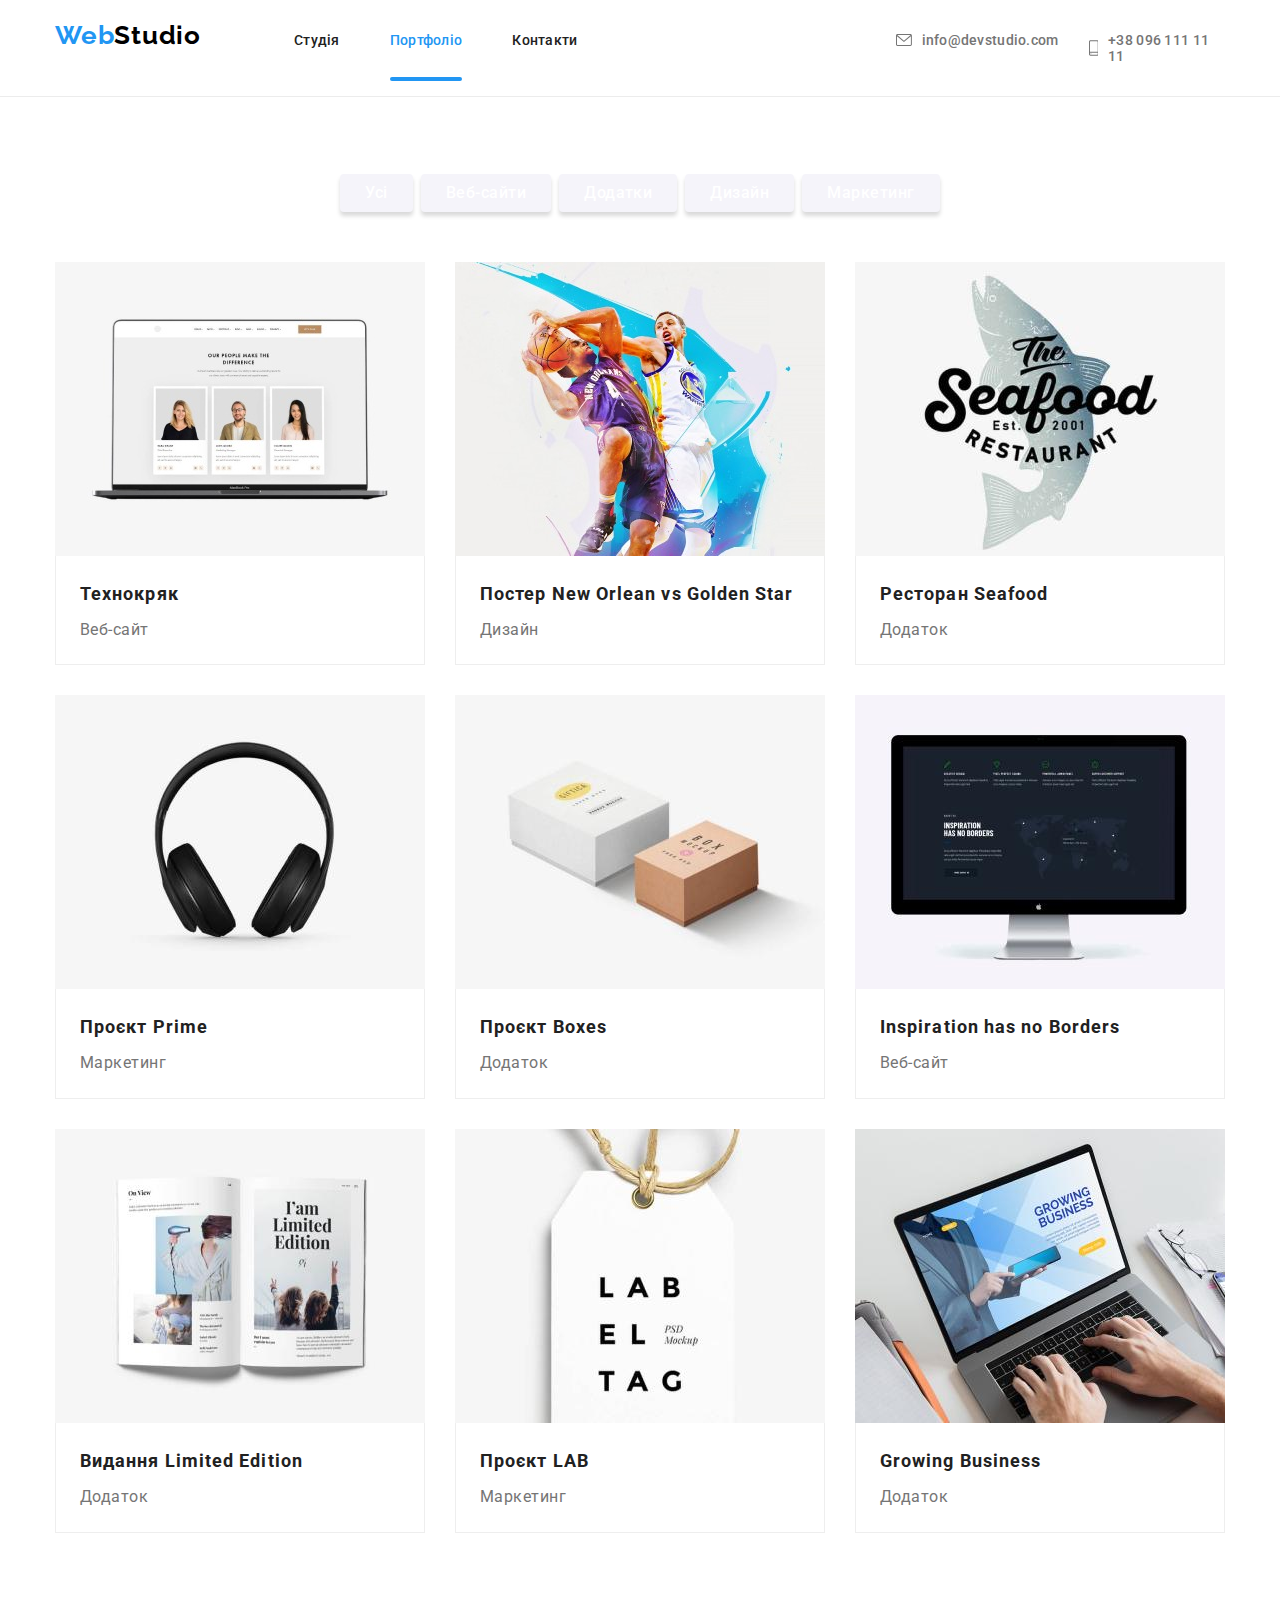
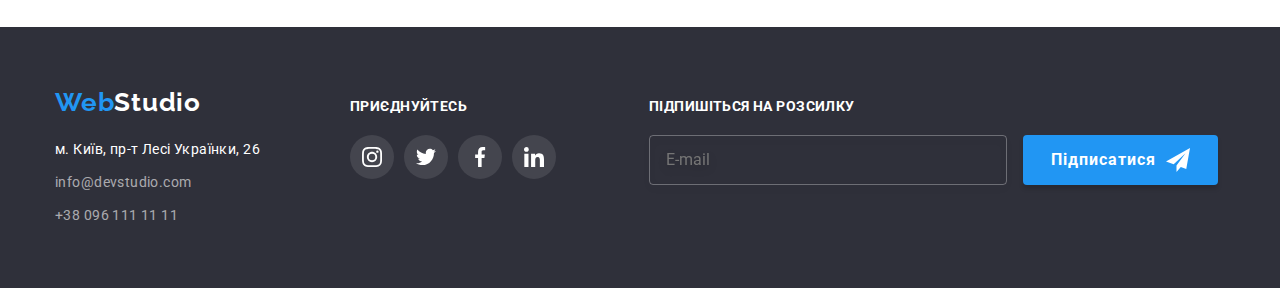
==== commit 4bf50183: "footer socials BEM" ====
--- a/portfolio.html
+++ b/portfolio.html
@@ -233,66 +233,98 @@
         </div>
       </section>
     </main>
-    <footer class="footer-box">
-      <div class="container footer">
-        <div class="item">
-          <a href="./index.html" lang="en" class="logo"
-            ><span class="logo-word">Web</span><span class="logo-word-footer">Studio</span></a
+    <footer class="page-footer">
+      <div class="container page-footer__container">
+        <div class="page-footer__item">
+          <a href="./index.html" lang="en" class="logo page-footer__logo"
+            ><span class="logo__name">Web</span
+            ><span class="logo__word logo__word--white">Studio</span></a
           >
-          <address>
-            <ul class="footer-list">
-              <li class="item">
+          <address class="address">
+            <ul class="address__list">
+              <li class="address__item">
                 <a
                   href="https://goo.gl/maps/CPtrU1FHBa2aNyZL9"
                   target="_blank"
                   rel="noopener noreferrer nofollow"
-                  class="link address"
+                  class="address__link"
                   >м. Київ, пр-т Лесі Українки, 26</a
                 >
               </li>
-              <li class="item">
-                <a href="mailto:info@devstudio.com" class="link contacts footer"
+              <li class="address__item">
+                <a
+                  href="mailto:info@devstudio.com"
+                  class="address__link page-footer__contacts-link"
                   >info@devstudio.com</a
                 >
               </li>
-              <li class="item">
-                <a href="tel:+380961111111" class="link contacts footer">+38 096 111 11 11</a>
+              <li class="address__item">
+                <a
+                  href="tel:+380961111111"
+                  class="address__link page-footer__contacts-link"
+                  >+38 096 111 11 11</a
+                >
               </li>
             </ul>
           </address>
         </div>
-        <div class="studio-socials item">
-          <span class="call-title">Приєднуйтесь</span>
+        <div class="page-footer__item studio-socials">
+          <span class="page-footer__sub-title">Приєднуйтесь</span>
           <ul class="socials-list">
-            <li class="item">
-              <a href="#" class="links">
-                <svg class="icon" width="20" height="20">
+            <li>
+              <a href="#" class="socials-list__link socials-list__link--grey">
+                <svg class="socials-list__icon socials-list__icon--white" width="20" height="20">
                   <use href="./images/icons.svg#icon-instagram"></use>
                 </svg>
               </a>
             </li>
-            <li class="item">
-              <a href="#" class="links">
-                <svg class="icon" width="20" height="20">
+            <li>
+              <a href="#" class="socials-list__link socials-list__link--grey">
+                <svg class="socials-list__icon socials-list__icon--white" width="20" height="20">
                   <use href="./images/icons.svg#icon-twitter"></use>
                 </svg>
               </a>
             </li>
-            <li class="item">
-              <a href="#" class="links">
-                <svg class="icon" width="20" height="20">
+            <li>
+              <a href="#" class="socials-list__link socials-list__link--grey">
+                <svg class="socials-list__icon socials-list__icon--white" width="20" height="20">
                   <use href="./images/icons.svg#icon-facebook"></use>
                 </svg>
               </a>
             </li>
-            <li class="item">
-              <a href="#" class="links">
-                <svg class="icon" width="20" height="20">
+            <li>
+              <a href="#" class="socials-list__link socials-list__link--grey">
+                <svg class="socials-list__icon socials-list__icon--white" width="20" height="20">
                   <use href="./images/icons.svg#icon-linkedin"></use>
                 </svg>
               </a>
             </li>
           </ul>
+        </div>
+        <div class="page-footer__item item">
+          <span class="page-footer__sub-title">Підпишіться на розсилку</span>
+          <form class="email-subscribe">
+            <label
+              for="email-subscribe"
+              class="email-subscribe__label"
+              lang="en"
+              >Email subscribe</label
+            >
+            <input
+              type="email"
+              name="email-sub"
+              id="email-subscribe"
+              class="email-subscribe__input"
+              lang="en"
+              placeholder="E-mail"
+            />
+            <button type="submit" class="button email-subscribe__button">
+              Підписатися
+              <svg class="email-subscribe__icon" width="24" height="24">
+                <use href="./images/icons.svg#icon-emailsubscribe"></use>
+              </svg>
+            </button>
+          </form>
         </div>
       </div>
     </footer>
--- a/css/styles.css
+++ b/css/styles.css
@@ -205,7 +205,7 @@
 
 /* -------------- Hero section------------ */
 
-.hero-section {
+.section-hero {
   max-width: 1600px;
   height: 600px;
   margin-left: auto;
@@ -228,7 +228,7 @@
   color: #fff;
   text-align: center;
 }
-.hero-section__title {
+.section-hero__title {
   margin-left: auto;
   margin-right: auto;
   margin-bottom: 30px;
@@ -487,24 +487,22 @@
   color: #757575;
 }
 
-
 /* ------------- Services section ----------- */
 
-.section.services {
+.section-services {
   padding-top: 0px;
 }
-
 .services-list {
   display: flex;
   justify-content: space-between;
 }
-.services-list .item:not(:last-child) {
+.services-list__item {
+  position: relative;
+}
+.services-list__item:not(:last-child) {
   margin-right: 30px;
 }
-.services-list .item {
-  position: relative;
-}
-.services-list .item-box {
+.services-list__overlay {
   display: flex;
   position: absolute;
   width: 370px;
@@ -513,7 +511,7 @@
 
   background-color: rgba(47, 48, 58, 0.8);
 }
-.services-list .desc {
+.services-list__desc {
   margin: auto;
 
   color: var(--icons-focus-collor);
@@ -527,14 +525,16 @@
 
 /* ------------- Team section ----------- */
 
-.section.team {
+.section--grey {
   background-color: #f5f4fa;
 }
-
 .team-list {
   display: flex;
 }
-.team-member {
+.team-list__item:not(:last-child) {
+  margin-right: 30px;
+}
+.member-card {
   padding-bottom: 30px;
 
   background-color: #fff;
@@ -544,10 +544,7 @@
 
   text-align: center;
 }
-.team-list .item:not(:last-child) {
-  margin-right: 30px;
-}
-.team-member .title {
+.member-card__title {
   margin-bottom: 10px;
 
   font-weight: 500;
@@ -555,7 +552,7 @@
   line-height: 1.2;
   letter-spacing: 0.03em;
 }
-.team-member .desc {
+.member-card__desc {
   margin-bottom: 16px;
 
   font-size: 16px;
@@ -563,17 +560,17 @@
   letter-spacing: 0.03em;
   color: #757575;
 }
-.member-pic {
+.member-card__pic {
   margin-bottom: 30px;
 }
-.team-member .socials-list {
+.socials-list {
   display: flex;
   margin-left: auto;
   margin-right: auto;
   width: 206px;
   gap: 10px;
 }
-.socials-list .links {
+.socials-list__link {
   display: inline-flex;
   width: 44px;
   height: 44px;
@@ -588,33 +585,20 @@
   transition-duration: 250ms;
   transition-timing-function: cubic-bezier(0.4, 0, 0.2, 1);
 }
-
-.socials-list .links:hover,
-.socials-list .links:focus {
+.socials-list__link:hover,
+.socials-list__link:focus {
   fill: var(--icons-focus-collor);
   background-color: var(--focus-hover-collor);
 
   transform: fill, background-color;
 }
 /* ------------- Clients section ----------- */
-.section.clients {
-  padding-top: 94px;
-  padding-bottom: 94px;
-  text-align: center;
-}
-.clients.title {
-  margin-bottom: 50px;
-
-  font-size: 36px;
-  line-height: 1.17;
-  letter-spacing: 0.03em;
-}
 .clients-list {
   display: flex;
   gap: 30px;
   justify-content: center;
 }
-.clients-link {
+.clients-list__link {
   display: flex;
   width: 170px;
   height: 92px;
@@ -628,8 +612,8 @@
   transition-duration: 250ms;
   transition-timing-function: cubic-bezier(0.4, 0, 0.2, 1);
 }
-.clients-link:hover,
-.clients-link:focus {
+.clients-list__link:hover,
+.clients-list__link:focus {
   border: 1px solid var(--focus-hover-collor);
   fill: var(--focus-hover-collor);
 
@@ -710,23 +694,10 @@
 
   color: #fff;
 }
-.studio-socials .socials-list {
-  display: flex;
-  gap: 10px;
-}
-.studio-socials .links {
-  display: inline-flex;
-  justify-content: center;
-  align-items: center;
-
-  width: 44px;
-  height: 44px;
-  border-radius: 50%;
-
+.socials-list__link--grey {
   background: rgba(255, 255, 255, 0.1);
 }
-
-.studio-socials .icon {
+.socials-list__icon--white {
   fill: #fff;
 }
 
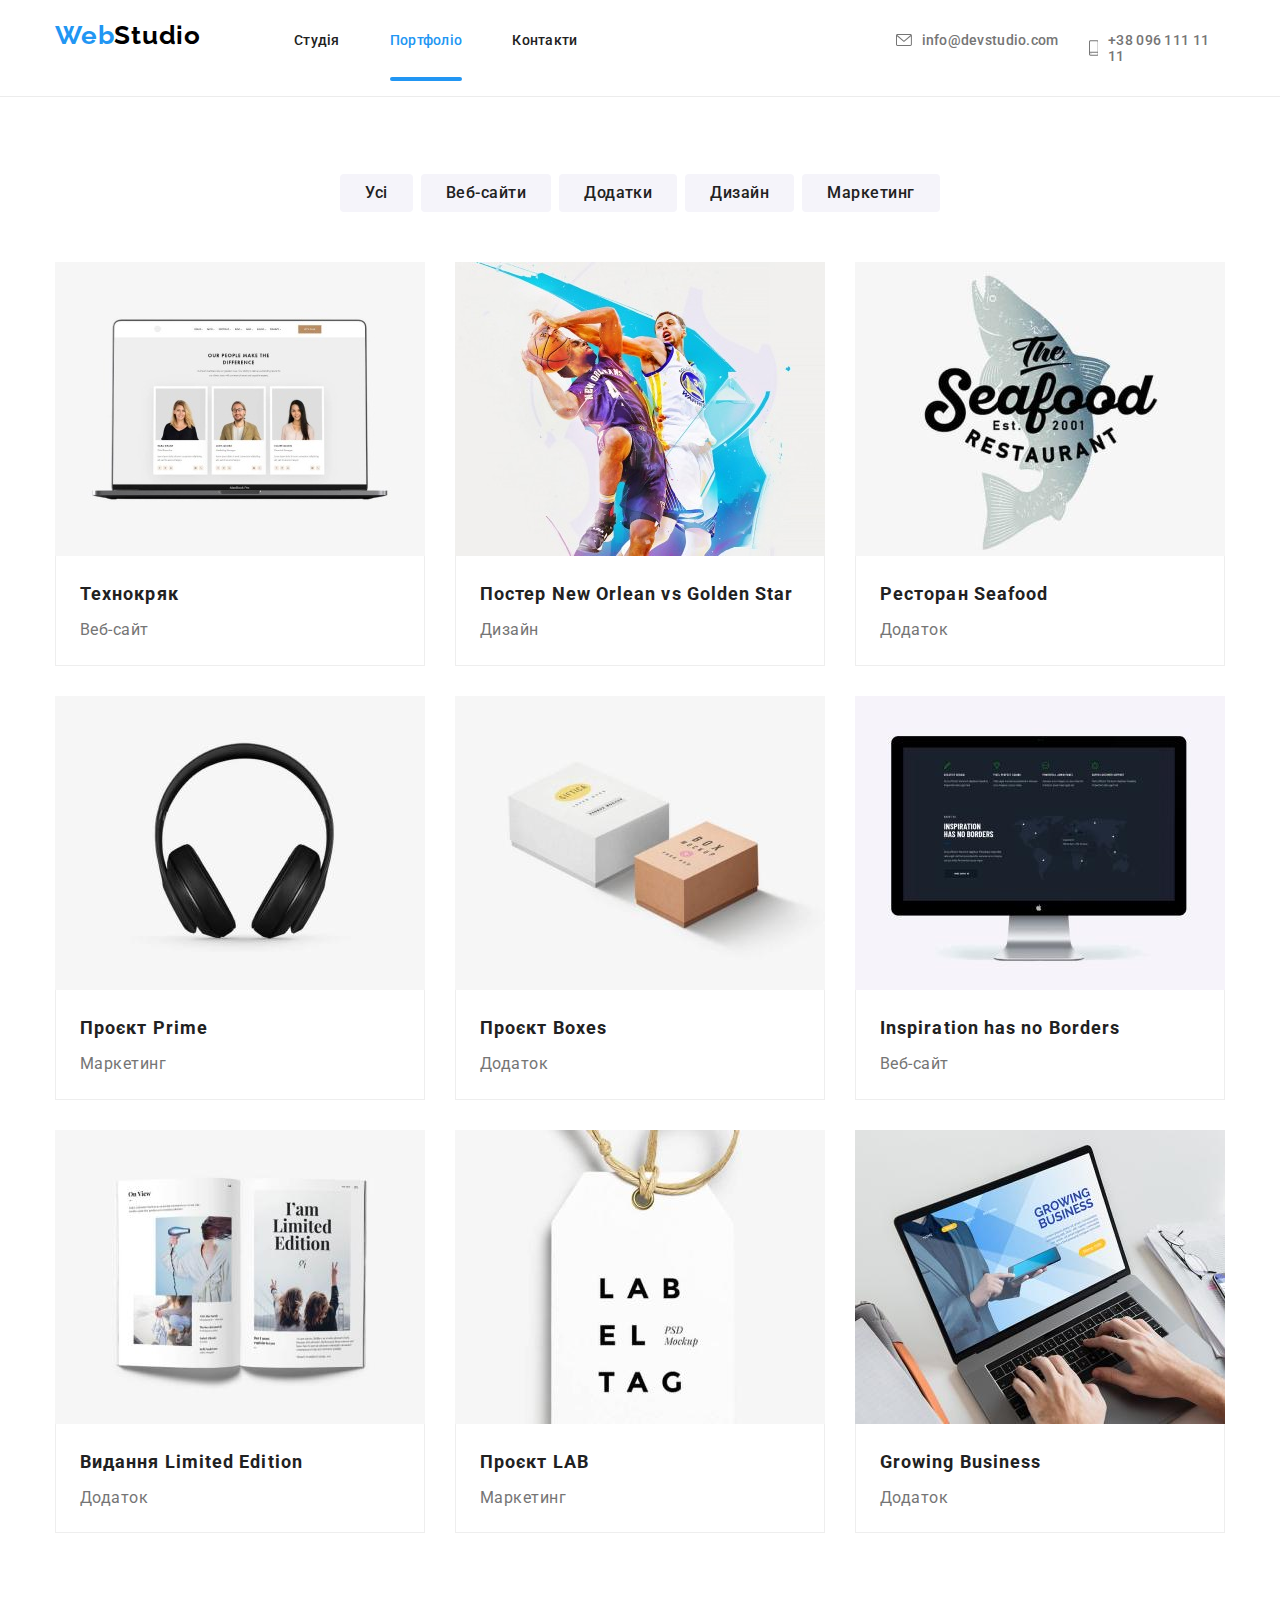
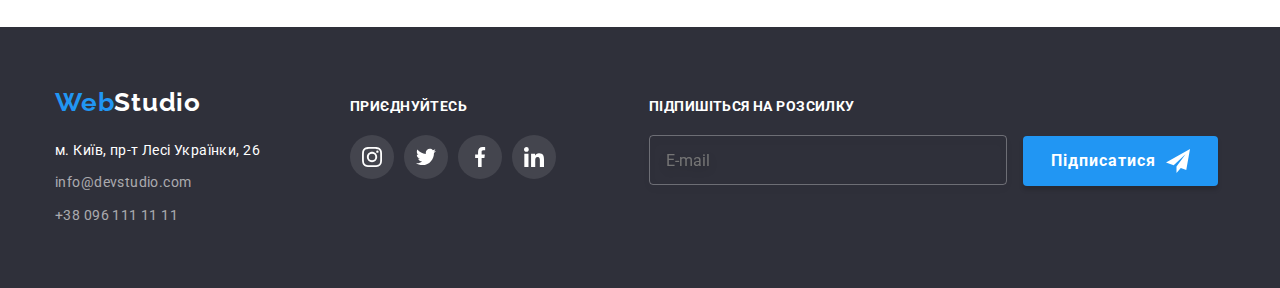
==== commit 03e273f8: "portfolio filter BEM" ====
--- a/portfolio.html
+++ b/portfolio.html
@@ -53,24 +53,24 @@
       </div>
     </header>
     <main>
-      <section class="section portfolio">
+      <section class="section section-portfolio">
         <div class="container">
-          <h1 class=" portfolio-title">Наші роботи</h1>
+          <h1 class="container__title container-portfolio__title">Наші роботи</h1>
           <ul class="filter-list">
-            <li class="item">
-              <button type="button" class="button">Усі</button>
-            </li>
-            <li class="item">
-              <button type="button" class="button">Веб-сайти</button>
-            </li>
-            <li class="item">
-              <button type="button" class="button">Додатки</button>
-            </li>
-            <li class="item">
-              <button type="button" class="button">Дизайн</button>
-            </li>
-            <li class="item">
-              <button type="button" class="button">Маркетинг</button>
+            <li class="filter-list__item">
+              <button type="button" class="button filter-list__button">Усі</button>
+            </li>
+            <li class="filter-list__item">
+              <button type="button" class="button filter-list__button">Веб-сайти</button>
+            </li>
+            <li class="filter-list__item">
+              <button type="button" class="button filter-list__button">Додатки</button>
+            </li>
+            <li class="filter-list__item">
+              <button type="button" class="button filter-list__button">Дизайн</button>
+            </li>
+            <li class="filter-list__item">
+              <button type="button" class="button filter-list__button">Маркетинг</button>
             </li>
           </ul>
           <ul class="example-list">
--- a/css/styles.css
+++ b/css/styles.css
@@ -744,10 +744,10 @@
 }
 
 /* ------------- Portfolio section ----------- */
-.section.portfolio {
+.section-portfolio {
   margin-top: 80px;
 }
-.portfolio-title {
+.container-portfolio__title {
   position: absolute;
   width: 1px;
   height: 1px;
@@ -762,18 +762,21 @@
   margin-bottom: 50px;
   justify-content: center;
 }
-.filter-list .button {
+.filter-list__item:not(:last-child) {
+  margin-right: 8px;
+}
+.filter-list__button {
   padding: 6px 25px;
 
   background-color: #f5f4fa;
-
-  border-radius: 4px;
-  border: 0;
-  cursor: pointer;
+  color: #212121;
+
+  box-shadow: 0 0 0 transparent;
+  border: 0; 
 
   font-weight: 500;
   font-size: 16px;
-  line-height: 1.6;
+  line-height: 1.625;
   text-align: center;
   letter-spacing: 0.03em;
 
@@ -781,17 +784,14 @@
   transition-duration: 250ms;
   transition-timing-function: cubic-bezier(0.4, 0, 0.2, 1);
 }
-.filter-list .button:hover,
-.filter-list .button:focus {
+.filter-list__button:hover,
+.filter-list__button:focus {
   background-color: #2196f3;
   color: #fff;
   box-shadow: 0px 3px 1px rgba(0, 0, 0, 0.1), 0px 1px 2px rgba(0, 0, 0, 0.08),
     0px 2px 2px rgba(0, 0, 0, 0.12);
 
   transform: color, box-shadow, background-color;
-}
-.filter-list .item:not(:last-child) {
-  margin-right: 8px;
 }
 .example-list {
   display: flex;
